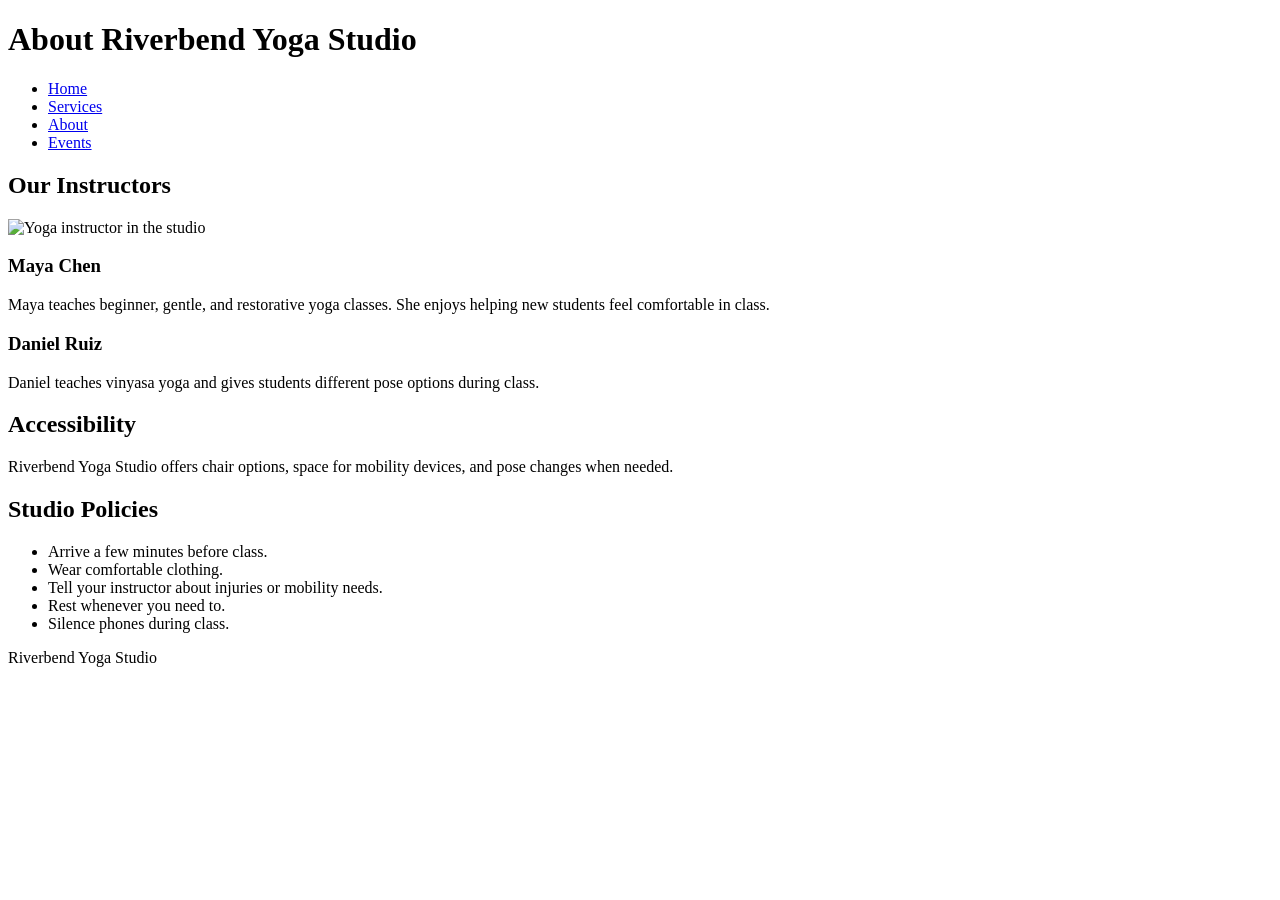
==== about.html @ 6ff7877e "Create about.html" ====
<!DOCTYPE html>
<html lang="en">
<head>
    <meta charset="UTF-8">
    <title>About | Riverbend Yoga Studio</title>
</head>
<body>
    <header>
        <h1>About Riverbend Yoga Studio</h1>
        <nav>
            <ul>
                <li><a href="index.html">Home</a></li>
                <li><a href="services.html">Services</a></li>
                <li><a href="about.html">About</a></li>
                <li><a href="events.html">Events</a></li>
            </ul>
        </nav>
    </header>

    <main>
        <h2>Our Instructors</h2>

        <img src="media/yoga-instructor.jpg"
             alt="Yoga instructor in the studio">

        <h3>Maya Chen</h3>
        <p>
            Maya teaches beginner, gentle, and restorative yoga classes.
            She enjoys helping new students feel comfortable in class.
        </p>

        <h3>Daniel Ruiz</h3>
        <p>
            Daniel teaches vinyasa yoga and gives students different pose options
            during class.
        </p>

        <h2>Accessibility</h2>
        <p>
            Riverbend Yoga Studio offers chair options, space for mobility devices,
            and pose changes when needed.
        </p>

        <h2>Studio Policies</h2>
        <ul>
            <li>Arrive a few minutes before class.</li>
            <li>Wear comfortable clothing.</li>
            <li>Tell your instructor about injuries or mobility needs.</li>
            <li>Rest whenever you need to.</li>
            <li>Silence phones during class.</li>
        </ul>
    </main>

    <footer>
        <p>Riverbend Yoga Studio</p>
    </footer>
</body>
</html>
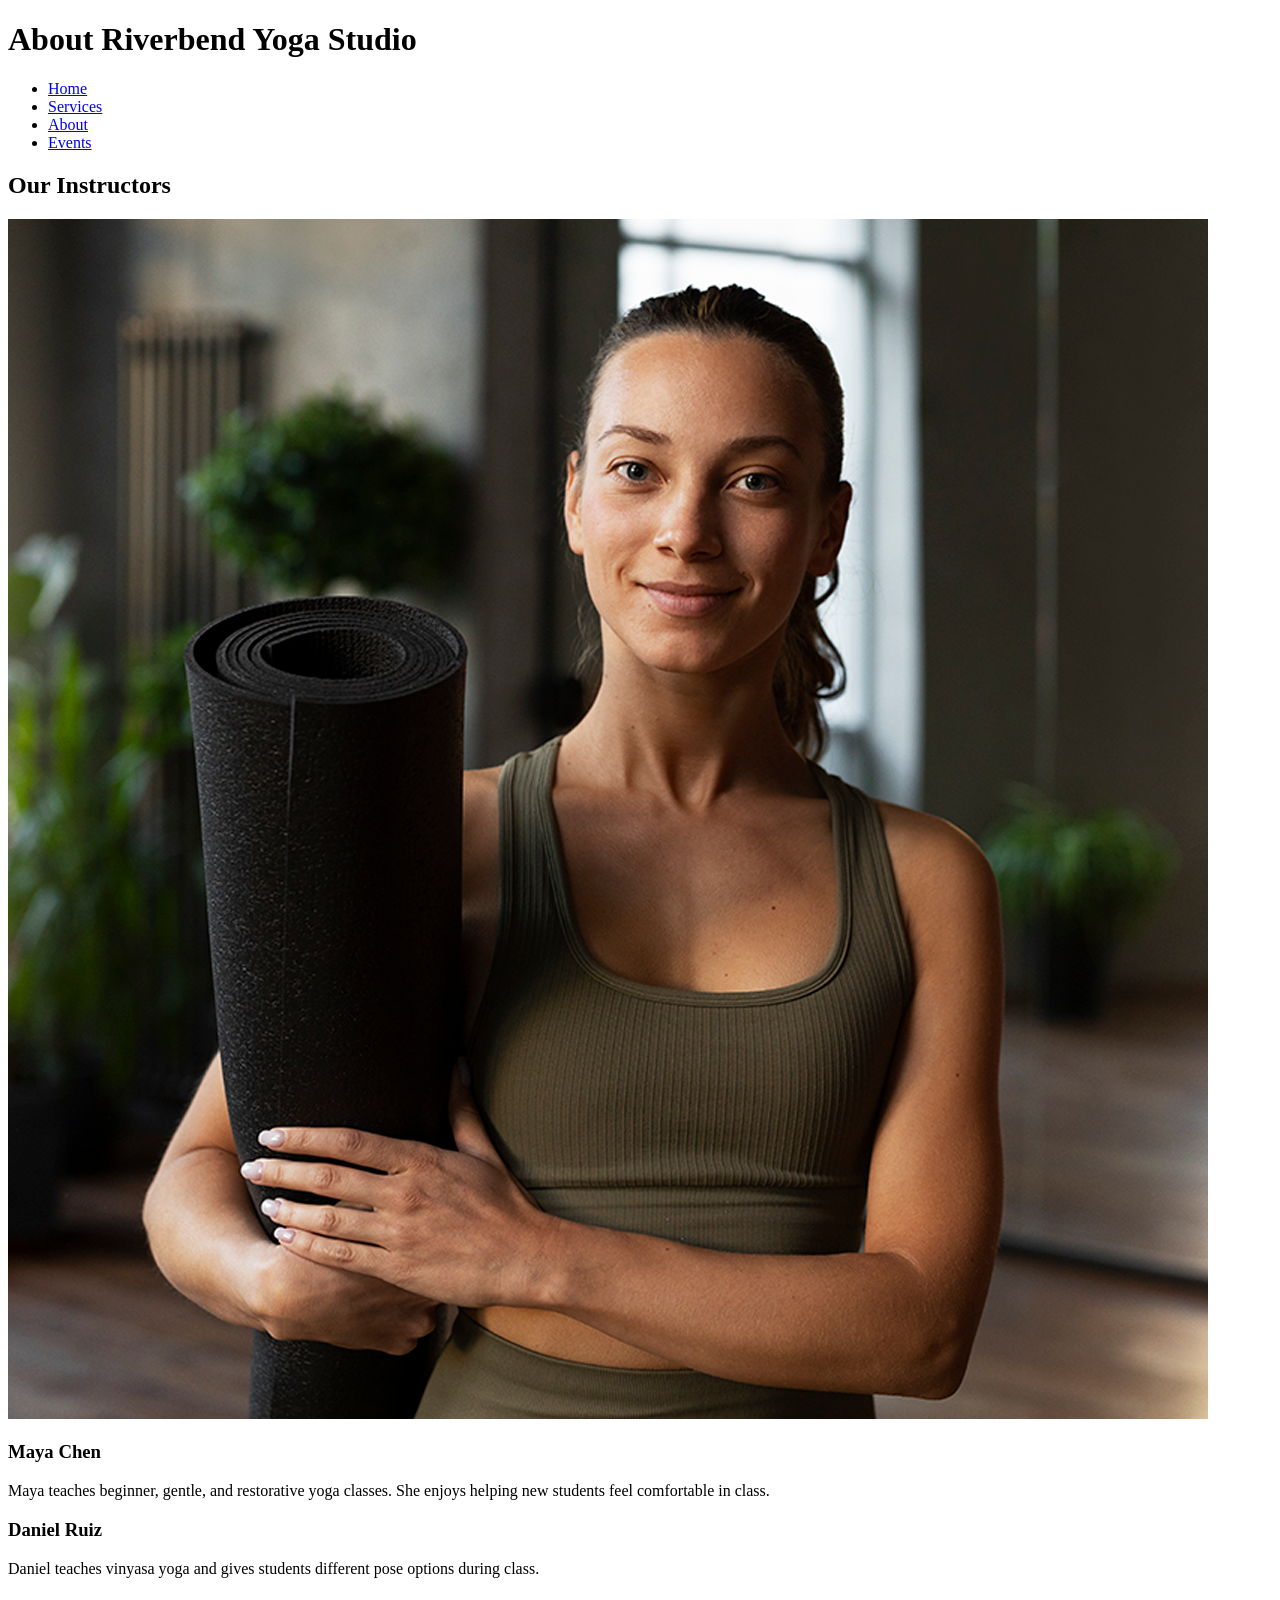
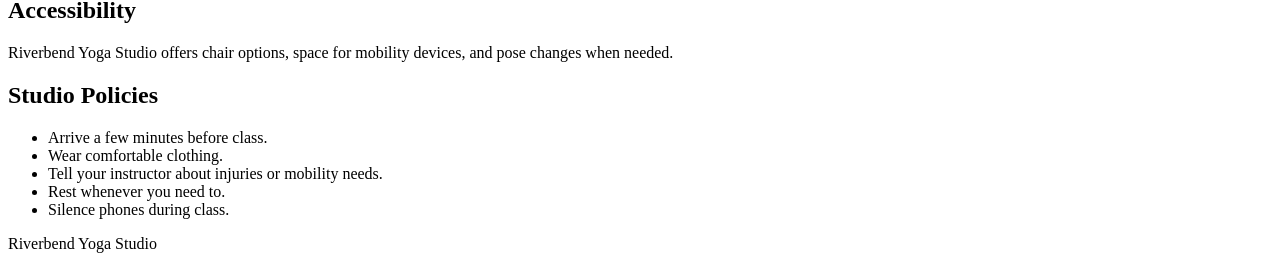
==== commit ab259632: "about.html" ====
--- a/about.html
+++ b/about.html
@@ -20,7 +20,7 @@
     <main>
         <h2>Our Instructors</h2>
 
-        <img src="media/yoga-instructor.jpg"
+        <img src="yoga-instructor.png"
              alt="Yoga instructor in the studio">
 
         <h3>Maya Chen</h3>
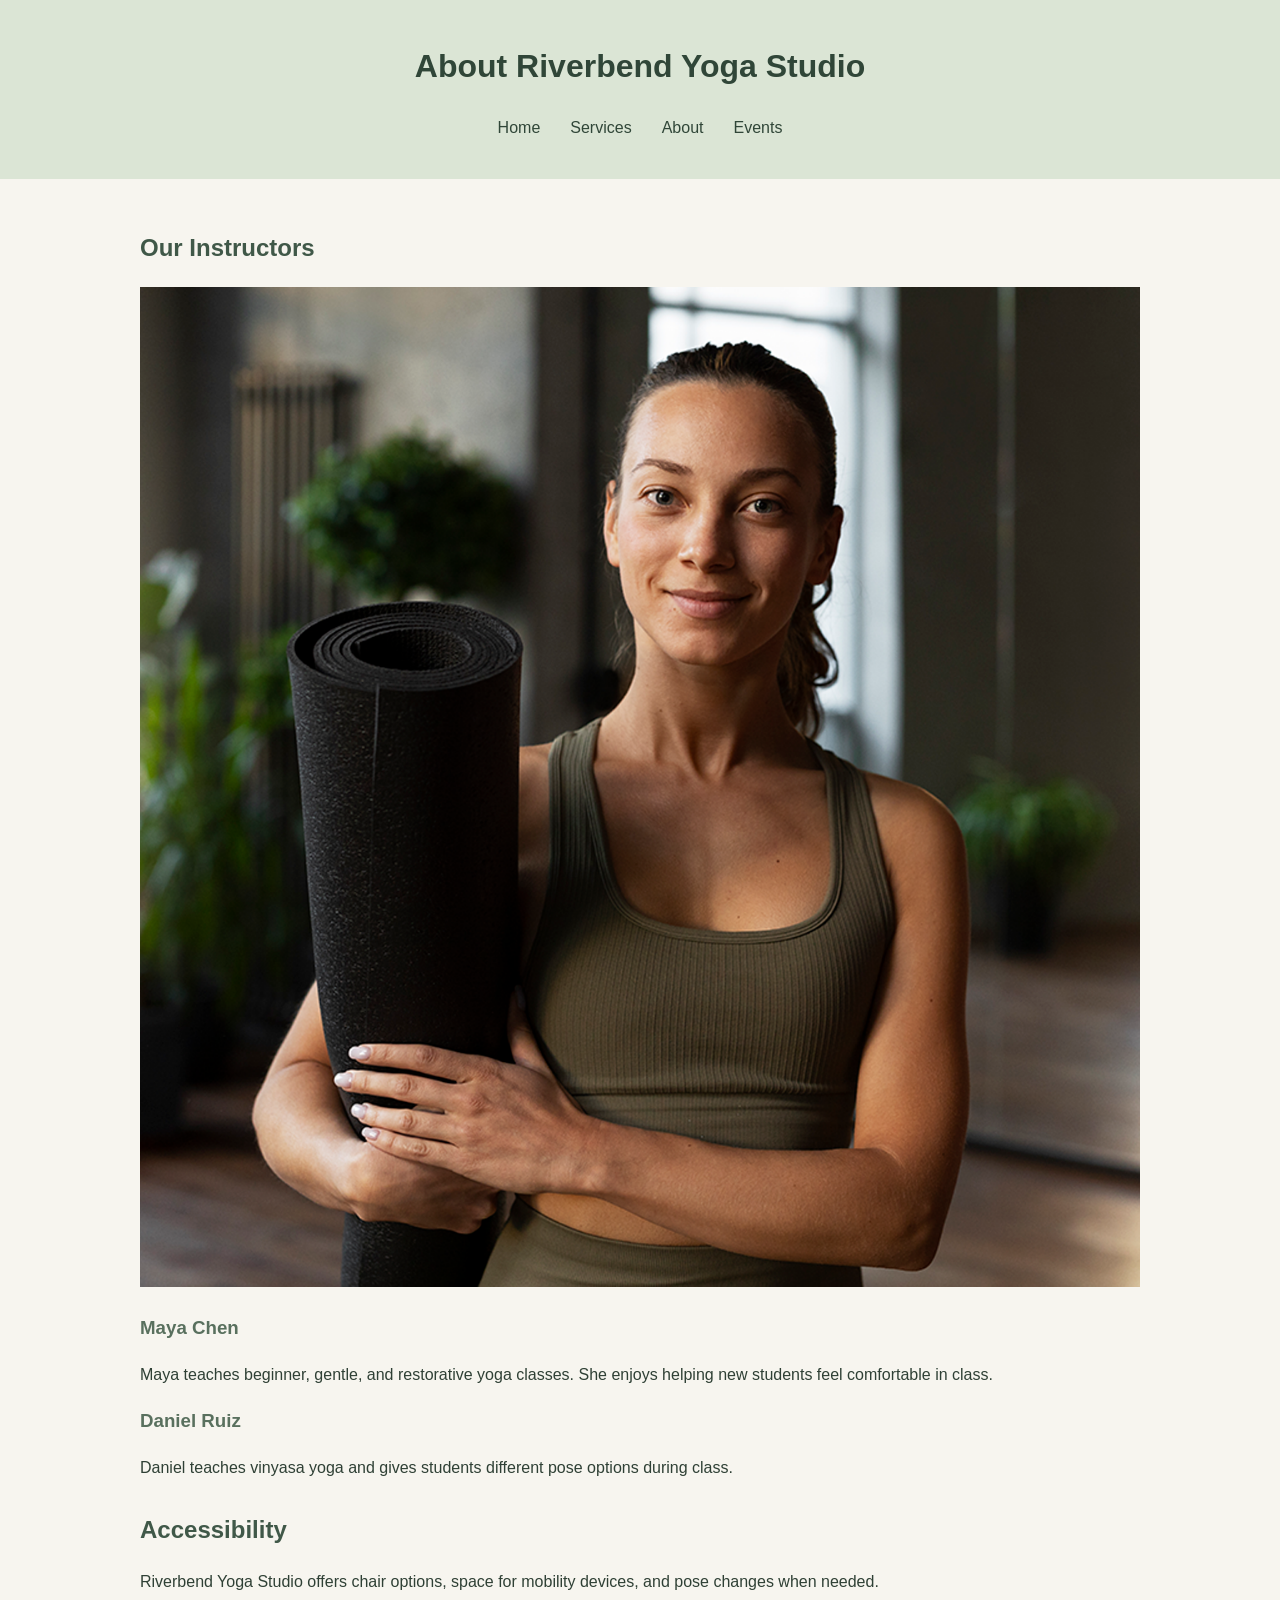
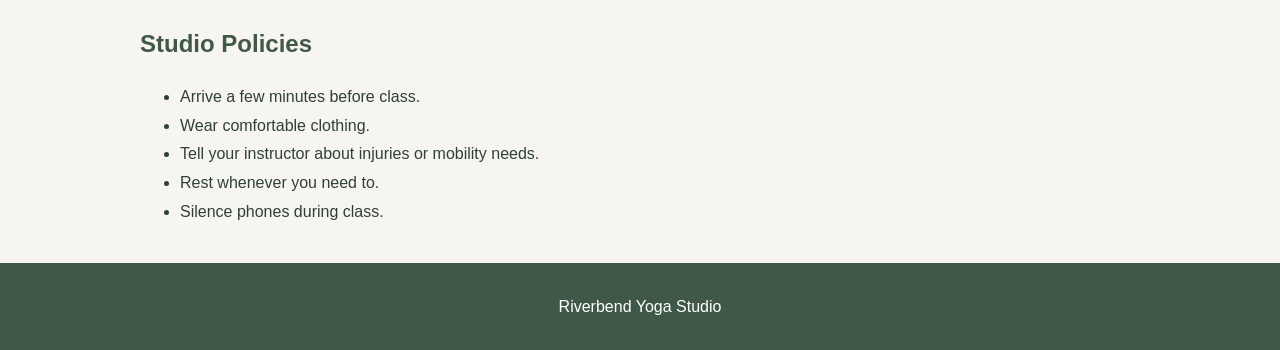
==== commit 119de94d: "about.html" ====
--- a/about.html
+++ b/about.html
@@ -3,6 +3,8 @@
 <head>
     <meta charset="UTF-8">
     <title>About | Riverbend Yoga Studio</title>
+     <link rel="stylesheet" href="styles.css">
+    <script src="script.js"></script>
 </head>
 <body>
     <header>
--- a/styles.css
+++ b/styles.css
@@ -0,0 +1,146 @@
+/* General page styles */
+
+body {
+    margin: 0;
+    font-family: Arial, sans-serif;
+    background-color: #f7f5ef;
+    color: #2f4035;
+    line-height: 1.6;
+}
+
+header {
+    background-color: #dbe5d5;
+    padding: 20px;
+    text-align: center;
+}
+
+main {
+    padding: 20px;
+}
+
+footer {
+    background-color: #405848;
+    color: white;
+    text-align: center;
+    padding: 15px;
+}
+
+
+/* Headings */
+
+h1 {
+    color: #304638;
+}
+
+h2 {
+    color: #405848;
+    margin-top: 30px;
+}
+
+h3 {
+    color: #59705e;
+}
+
+
+/* Navigation */
+
+nav ul {
+    list-style-type: none;
+    padding: 0;
+
+    display: flex;
+    flex-direction: column;
+    gap: 10px;
+}
+
+nav a {
+    color: #304638;
+    text-decoration: none;
+}
+
+nav a:hover {
+    text-decoration: underline;
+}
+
+
+/* Images */
+
+img {
+    max-width: 100%;
+    height: auto;
+}
+
+
+/* Sections */
+
+section {
+    margin-bottom: 30px;
+}
+
+
+/* Lists */
+
+ul {
+    line-height: 1.8;
+}
+
+
+/* Forms */
+
+form {
+    background-color: white;
+    padding: 20px;
+    margin-top: 20px;
+}
+
+fieldset {
+    border: 1px solid #59705e;
+    padding: 20px;
+}
+
+legend {
+    font-weight: bold;
+    color: #405848;
+}
+
+label {
+    display: block;
+    margin-bottom: 5px;
+}
+
+input,
+select,
+textarea {
+    width: 100%;
+    padding: 8px;
+    margin-bottom: 15px;
+    box-sizing: border-box;
+}
+
+input[type="submit"] {
+    background-color: #405848;
+    color: white;
+    border: none;
+    padding: 12px;
+}
+
+input[type="submit"]:hover {
+    background-color: #304638;
+}
+
+
+/* Larger screens */
+
+@media (min-width: 768px) {
+
+    nav ul {
+        flex-direction: row;
+        justify-content: center;
+        gap: 30px;
+    }
+
+    main {
+        max-width: 1000px;
+        margin: auto;
+    }
+}
